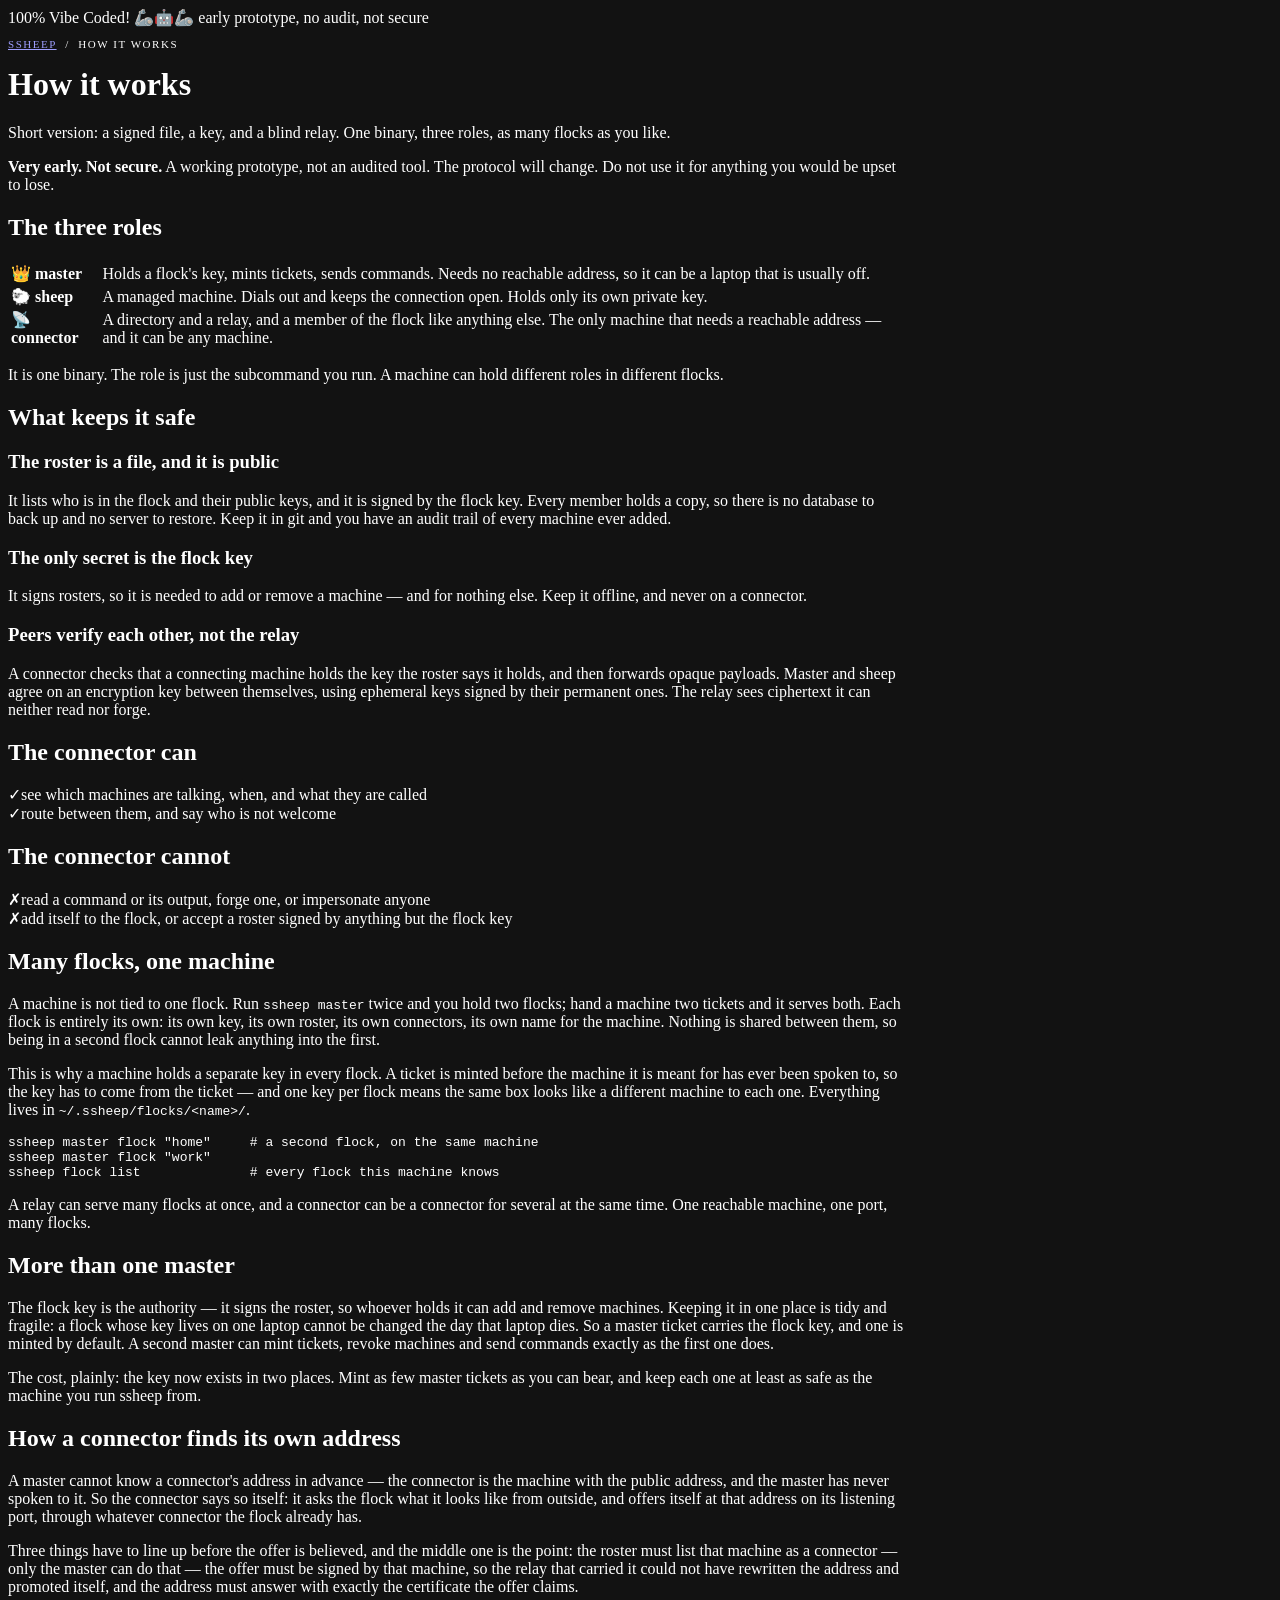
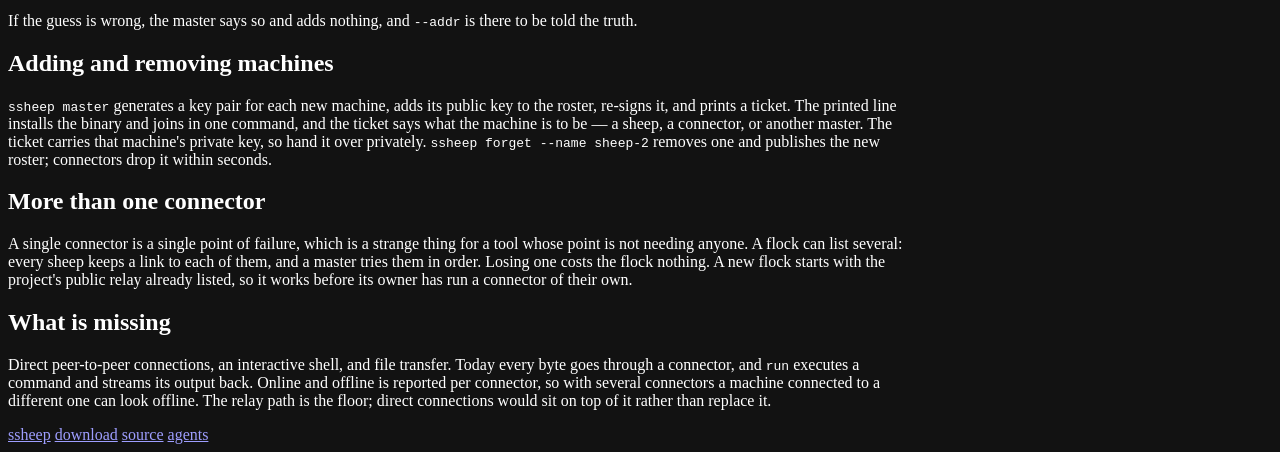
==== site/about/index.html @ 529f36d0 "site: the picture at 620x250 As asked. The extra height goes between the connectors and the sheep, w" ====
<!doctype html>
<html lang="en">
<head>
<meta charset="utf-8">
<meta name="viewport" content="width=device-width,initial-scale=1">
<meta name="color-scheme" content="dark">
<title>ssheep — how it works</title>
<meta name="description" content="How ssheep works: the roster, the keys, what a connector can and cannot see, and many flocks on one machine.">
<link rel="stylesheet" href="/style.css?v=31">
</head>
<body>
<div class="vibe">
  <span class="hot">100% Vibe Coded!</span>
  <span class="bot"><span class="arm">🦾</span><span class="head">🤖</span><span class="arm flip">🦾</span></span>
  <span>early prototype, no audit, not secure</span>
</div>

<div class="v3" style="max-width:900px">

  <p class="muted" style="font-size:11px;letter-spacing:.14em;text-transform:uppercase">
    <a href="/">ssheep</a> <span>&nbsp;/&nbsp;</span> how it works
  </p>

  <h1 class="pagetitle" style="margin-top:16px">How it works</h1>
  <p class="muted">Short version: a signed file, a key, and a blind relay. One binary, three roles, as many flocks as you like.</p>

  <div class="warn">
    <strong>Very early. Not secure.</strong> A working prototype, not an audited tool.
    The protocol will change. Do not use it for anything you would be upset to lose.
  </div>

  <div class="grid2">
    <div>
      <h2>The three roles</h2>
      <table>
        <tr><td>👑 <b>master</b></td><td>Holds a flock's key, mints tickets, sends commands. Needs no reachable address, so it can be a laptop that is usually off.</td></tr>
        <tr><td>🐑 <b>sheep</b></td><td>A managed machine. Dials out and keeps the connection open. Holds only its own private key.</td></tr>
        <tr><td>📡 <b>connector</b></td><td>A directory and a relay, and a member of the flock like anything else. The only machine that needs a reachable address — and it can be any machine.</td></tr>
      </table>
      <p class="muted">It is one binary. The role is just the subcommand you run. A machine can hold different roles in different flocks.</p>
    </div>
    <div>
      <h2>What keeps it safe</h2>
      <h3>The roster is a file, and it is public</h3>
      <p>It lists who is in the flock and their public keys, and it is signed by the flock
      key. Every member holds a copy, so there is no database to back up and no server to
      restore. Keep it in git and you have an audit trail of every machine ever added.</p>
      <h3>The only secret is the flock key</h3>
      <p>It signs rosters, so it is needed to add or remove a machine — and for nothing
      else. Keep it offline, and never on a connector.</p>
      <h3>Peers verify each other, not the relay</h3>
      <p>A connector checks that a connecting machine holds the key the roster says it
      holds, and then forwards opaque payloads. Master and sheep agree on an encryption key
      between themselves, using ephemeral keys signed by their permanent ones. The relay
      sees ciphertext it can neither read nor forge.</p>
    </div>
  </div>

  <div class="grid2">
    <div>
      <h2>The connector can</h2>
      <div class="step"><span class="n">✓</span><span class="x">see which machines are talking, when, and what they are called</span></div>
      <div class="step"><span class="n">✓</span><span class="x">route between them, and say who is not welcome</span></div>
    </div>
    <div>
      <h2>The connector cannot</h2>
      <div class="step"><span class="n">✗</span><span class="x">read a command or its output, forge one, or impersonate anyone</span></div>
      <div class="step"><span class="n">✗</span><span class="x">add itself to the flock, or accept a roster signed by anything but the flock key</span></div>
    </div>
  </div>

  <h2>Many flocks, one machine</h2>
  <p>A machine is not tied to one flock. Run <code>ssheep master</code> twice and you hold two flocks;
  hand a machine two tickets and it serves both. Each flock is entirely its own: its own key,
  its own roster, its own connectors, its own name for the machine. Nothing is shared between
  them, so being in a second flock cannot leak anything into the first.</p>
  <p>This is why a machine holds a separate key in every flock. A ticket is minted before the
  machine it is meant for has ever been spoken to, so the key has to come from the ticket —
  and one key per flock means the same box looks like a different machine to each one.
  Everything lives in <code>~/.ssheep/flocks/&lt;name&gt;/</code>.</p>
<pre class="plain">ssheep master flock "home"     # a second flock, on the same machine
ssheep master flock "work"
ssheep flock list              # every flock this machine knows</pre>
  <p class="muted">A relay can serve many flocks at once, and a connector can be a connector for
  several at the same time. One reachable machine, one port, many flocks.</p>

  <h2>More than one master</h2>
  <p>The flock key is the authority — it signs the roster, so whoever holds it can add
  and remove machines. Keeping it in one place is tidy and fragile: a flock whose key
  lives on one laptop cannot be changed the day that laptop dies. So a master ticket
  carries the flock key, and one is minted by default. A second master can mint tickets,
  revoke machines and send commands exactly as the first one does.</p>
  <p class="muted">The cost, plainly: the key now exists in two places. Mint as few
  master tickets as you can bear, and keep each one at least as safe as the machine you
  run ssheep from.</p>

  <h2>How a connector finds its own address</h2>
  <p>A master cannot know a connector's address in advance — the connector is the machine
  with the public address, and the master has never spoken to it. So the connector says so
  itself: it asks the flock what it looks like from outside, and offers itself at that
  address on its listening port, through whatever connector the flock already has.</p>
  <p>Three things have to line up before the offer is believed, and the middle one is the
  point: the roster must list that machine as a connector — only the master can do that —
  the offer must be signed by that machine, so the relay that carried it could not have
  rewritten the address and promoted itself, and the address must answer with exactly the
  certificate the offer claims.</p>
  <p class="muted">If the guess is wrong, the master says so and adds nothing, and
  <code>--addr</code> is there to be told the truth.</p>

  <h2>Adding and removing machines</h2>
  <p><code>ssheep master</code> generates a key pair for each new machine, adds its public key
  to the roster, re-signs it, and prints a ticket. The printed line installs the binary and
  joins in one command, and the ticket says what the machine is to be — a sheep, a
  connector, or another master. The ticket carries that machine's private key, so hand it
  over privately. <code>ssheep forget --name sheep-2</code> removes one and publishes the
  new roster; connectors drop it within seconds.</p>

  <h2>More than one connector</h2>
  <p>A single connector is a single point of failure, which is a strange thing for a tool
  whose point is not needing anyone. A flock can list several: every sheep keeps a link to
  each of them, and a master tries them in order. Losing one costs the flock nothing. A new
  flock starts with the project's public relay already listed, so it works before its owner
  has run a connector of their own.</p>

  <h2>What is missing</h2>
  <p>Direct peer-to-peer connections, an interactive shell, and file transfer. Today every
  byte goes through a connector, and <code>run</code> executes a command and streams its
  output back. Online and offline is reported per connector, so with several connectors a
  machine connected to a different one can look offline. The relay path is the floor;
  direct connections would sit on top of it rather than replace it.</p>

  <footer class="foot">
    <a href="/">ssheep</a>
    <a href="https://github.com/bash3r777/ssheep/releases/latest">download</a>
    <a href="https://github.com/bash3r777/ssheep">source</a>
    <a href="/agents.txt">agents</a>
  </footer>

</div>
</body>
</html>
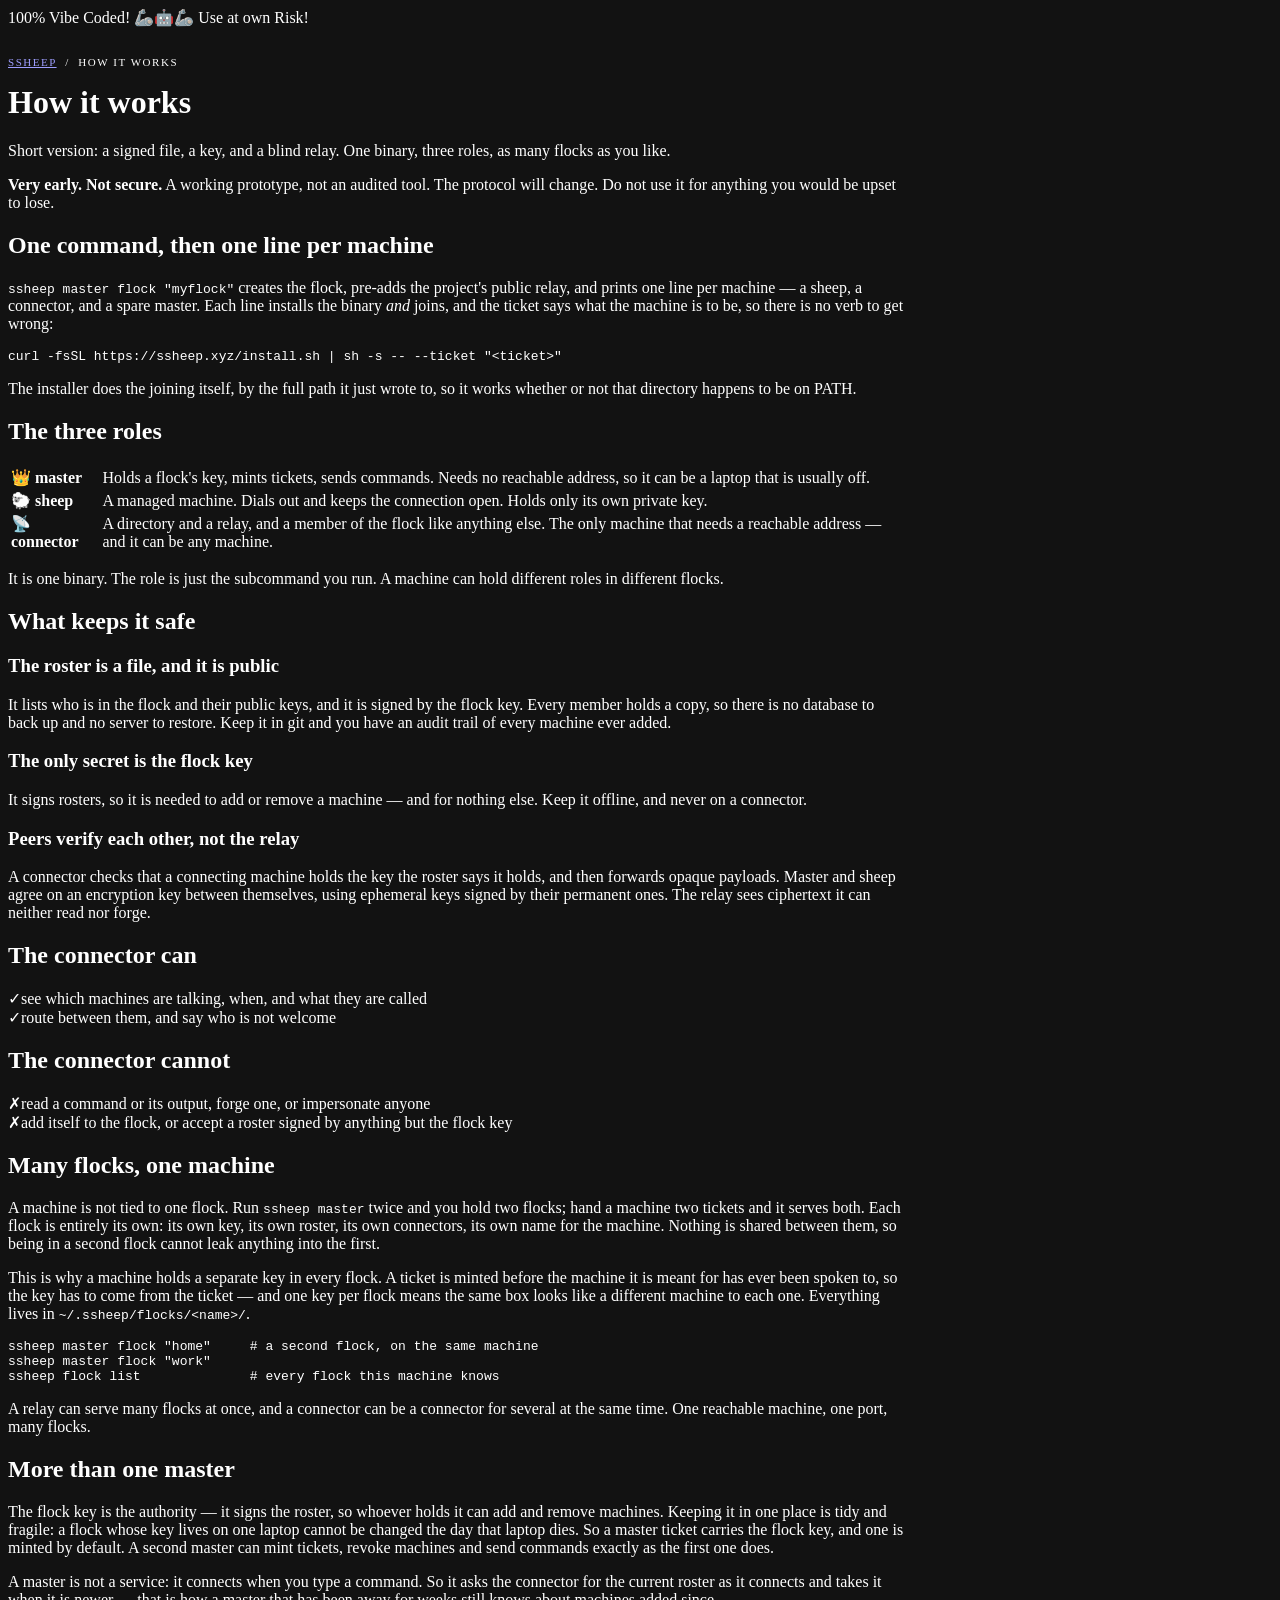
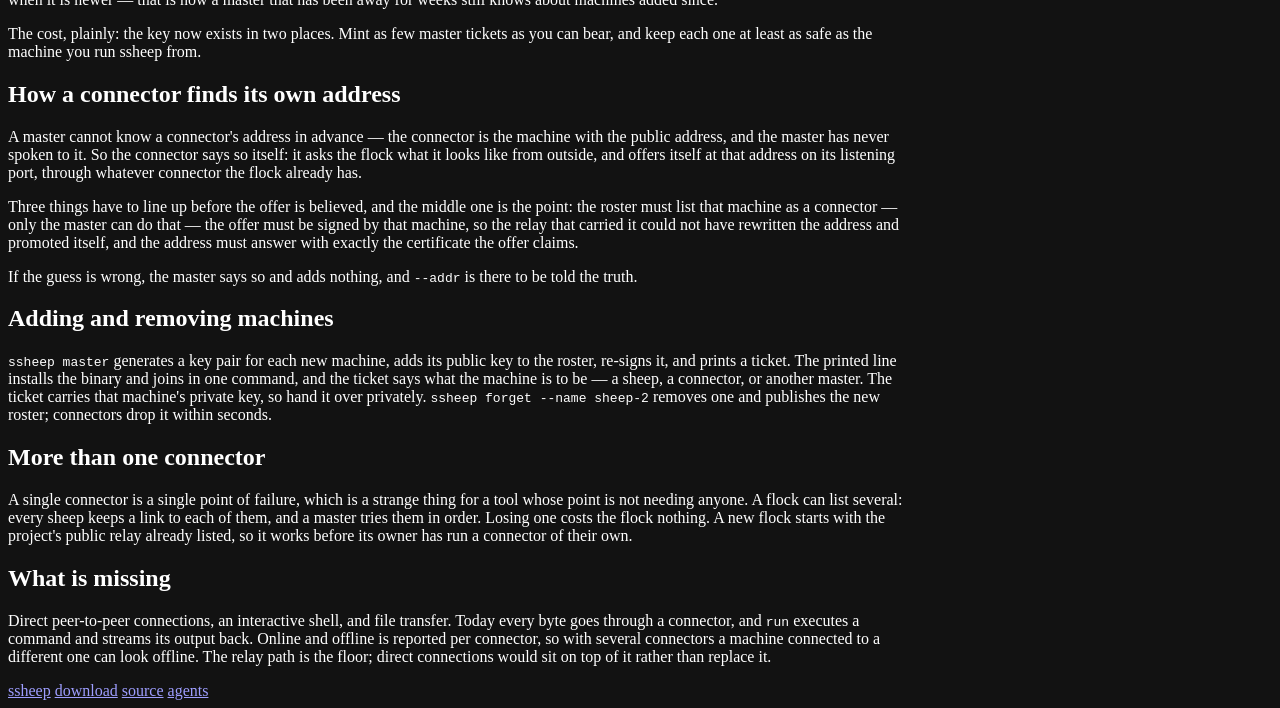
==== commit 9f9123c6: "docs: the subpages catch up with the site, and the agent notes with the flock   - /about wears the s" ====
--- a/site/about/index.html
+++ b/site/about/index.html
@@ -12,10 +12,10 @@
 <div class="vibe">
   <span class="hot">100% Vibe Coded!</span>
   <span class="bot"><span class="arm">🦾</span><span class="head">🤖</span><span class="arm flip">🦾</span></span>
-  <span>early prototype, no audit, not secure</span>
+  <span class="hot">Use at own Risk!</span>
 </div>
 
-<div class="v3" style="max-width:900px">
+<div class="v3" style="max-width:900px; padding-top:18px">
 
   <p class="muted" style="font-size:11px;letter-spacing:.14em;text-transform:uppercase">
     <a href="/">ssheep</a> <span>&nbsp;/&nbsp;</span> how it works
@@ -28,6 +28,15 @@
     <strong>Very early. Not secure.</strong> A working prototype, not an audited tool.
     The protocol will change. Do not use it for anything you would be upset to lose.
   </div>
+
+  <h2>One command, then one line per machine</h2>
+  <p><code>ssheep master flock "myflock"</code> creates the flock, pre-adds the project's
+  public relay, and prints one line per machine — a sheep, a connector, and a spare
+  master. Each line installs the binary <em>and</em> joins, and the ticket says what the
+  machine is to be, so there is no verb to get wrong:</p>
+<pre class="plain">curl -fsSL https://ssheep.xyz/install.sh | sh -s -- --ticket "&lt;ticket&gt;"</pre>
+  <p class="muted">The installer does the joining itself, by the full path it just wrote to,
+  so it works whether or not that directory happens to be on PATH.</p>
 
   <div class="grid2">
     <div>
@@ -90,6 +99,9 @@
   lives on one laptop cannot be changed the day that laptop dies. So a master ticket
   carries the flock key, and one is minted by default. A second master can mint tickets,
   revoke machines and send commands exactly as the first one does.</p>
+  <p>A master is not a service: it connects when you type a command. So it asks the
+  connector for the current roster as it connects and takes it when it is newer — that is
+  how a master that has been away for weeks still knows about machines added since.</p>
   <p class="muted">The cost, plainly: the key now exists in two places. Mint as few
   master tickets as you can bear, and keep each one at least as safe as the machine you
   run ssheep from.</p>
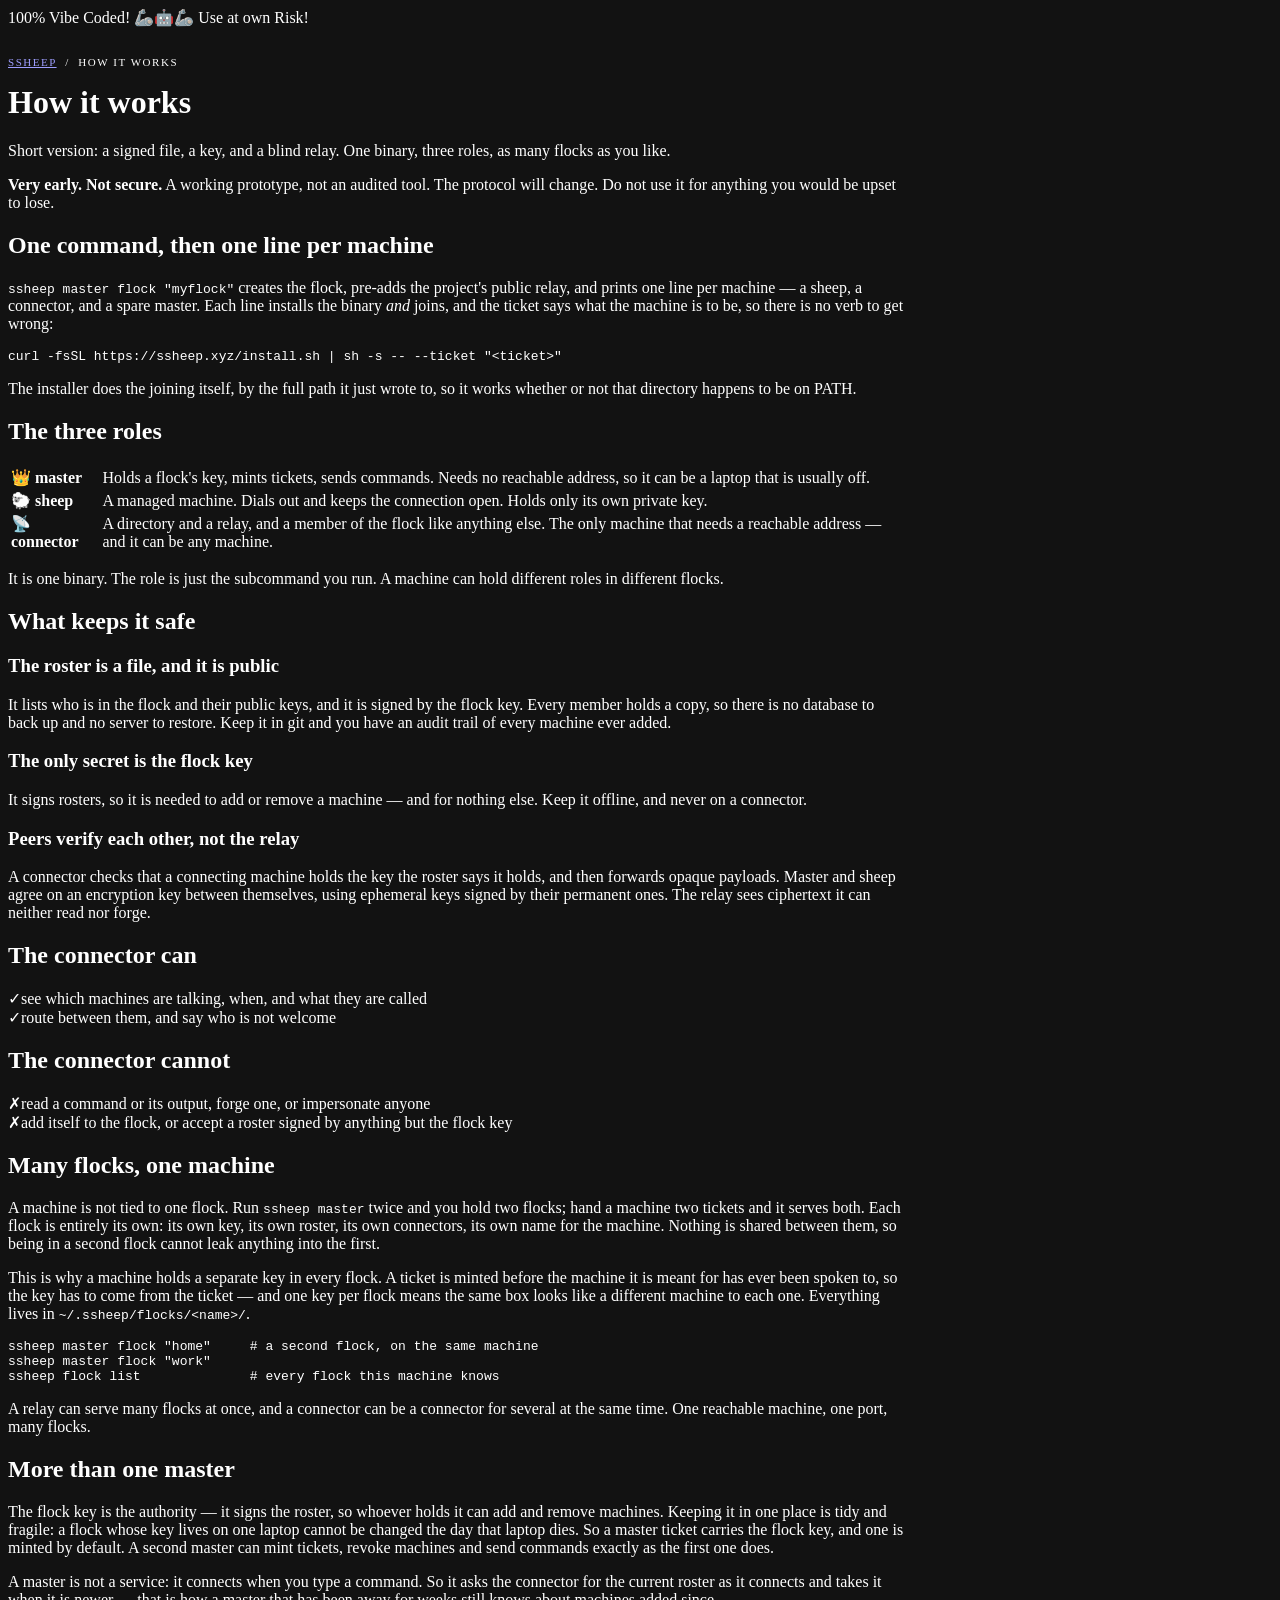
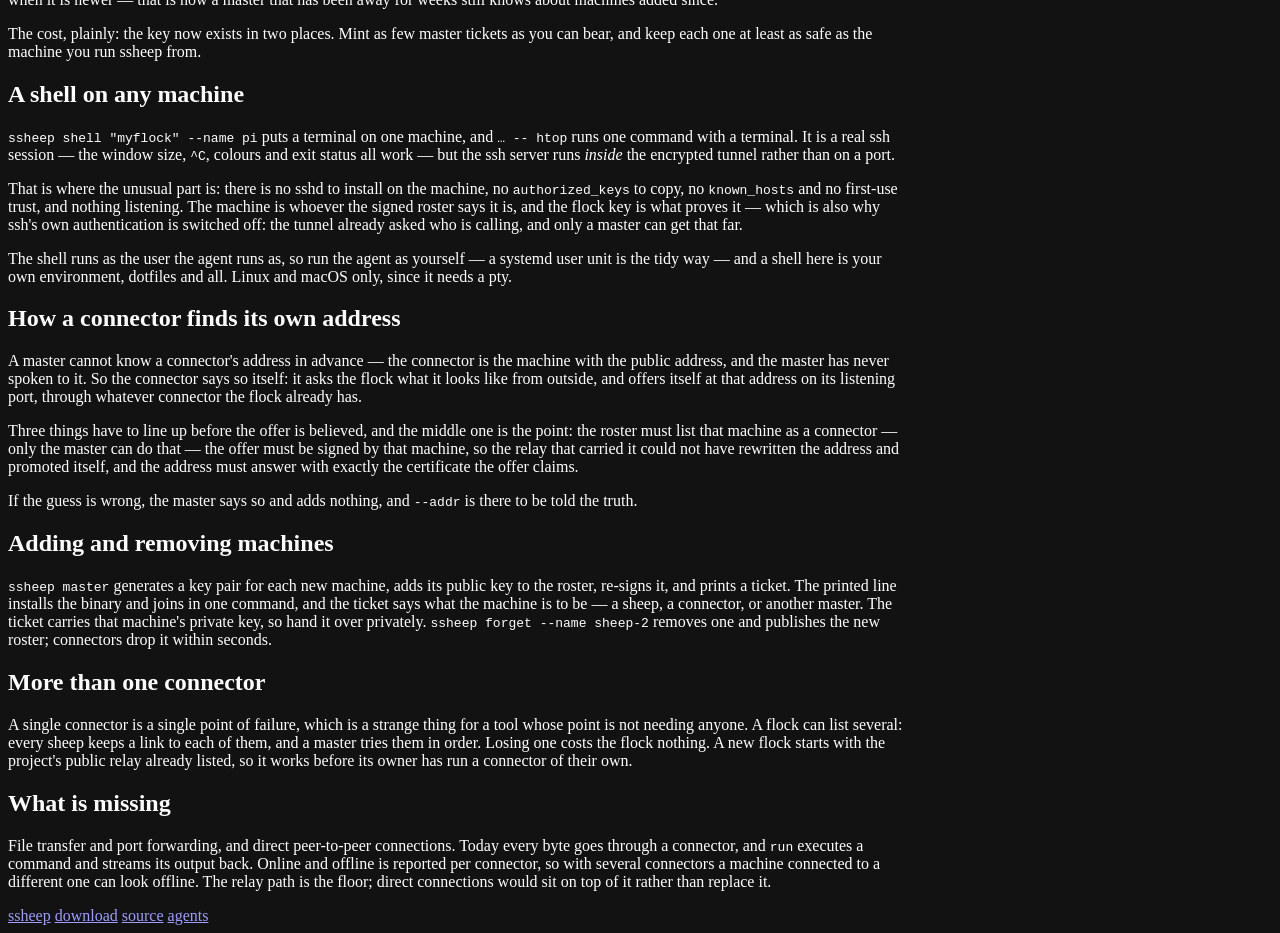
==== commit 954fdbc1: "shell: a real terminal on any machine, with nothing listening for it `ssheep shell <flock> --name pi" ====
--- a/site/about/index.html
+++ b/site/about/index.html
@@ -6,7 +6,7 @@
 <meta name="color-scheme" content="dark">
 <title>ssheep — how it works</title>
 <meta name="description" content="How ssheep works: the roster, the keys, what a connector can and cannot see, and many flocks on one machine.">
-<link rel="stylesheet" href="/style.css?v=31">
+<link rel="stylesheet" href="/style.css?v=32">
 </head>
 <body>
 <div class="vibe">
@@ -106,6 +106,20 @@
   master tickets as you can bear, and keep each one at least as safe as the machine you
   run ssheep from.</p>
 
+  <h2>A shell on any machine</h2>
+  <p><code>ssheep shell "myflock" --name pi</code> puts a terminal on one machine, and
+  <code>… -- htop</code> runs one command with a terminal. It is a real ssh session — the
+  window size, <code>^C</code>, colours and exit status all work — but the ssh server runs
+  <em>inside</em> the encrypted tunnel rather than on a port.</p>
+  <p>That is where the unusual part is: there is no sshd to install on the machine, no
+  <code>authorized_keys</code> to copy, no <code>known_hosts</code> and no first-use trust,
+  and nothing listening. The machine is whoever the signed roster says it is, and the
+  flock key is what proves it — which is also why ssh's own authentication is switched
+  off: the tunnel already asked who is calling, and only a master can get that far.</p>
+  <p class="muted">The shell runs as the user the agent runs as, so run the agent as
+  yourself — a systemd user unit is the tidy way — and a shell here is your own
+  environment, dotfiles and all. Linux and macOS only, since it needs a pty.</p>
+
   <h2>How a connector finds its own address</h2>
   <p>A master cannot know a connector's address in advance — the connector is the machine
   with the public address, and the master has never spoken to it. So the connector says so
@@ -135,7 +149,7 @@
   has run a connector of their own.</p>
 
   <h2>What is missing</h2>
-  <p>Direct peer-to-peer connections, an interactive shell, and file transfer. Today every
+  <p>File transfer and port forwarding, and direct peer-to-peer connections. Today every
   byte goes through a connector, and <code>run</code> executes a command and streams its
   output back. Online and offline is reported per connector, so with several connectors a
   machine connected to a different one can look offline. The relay path is the floor;
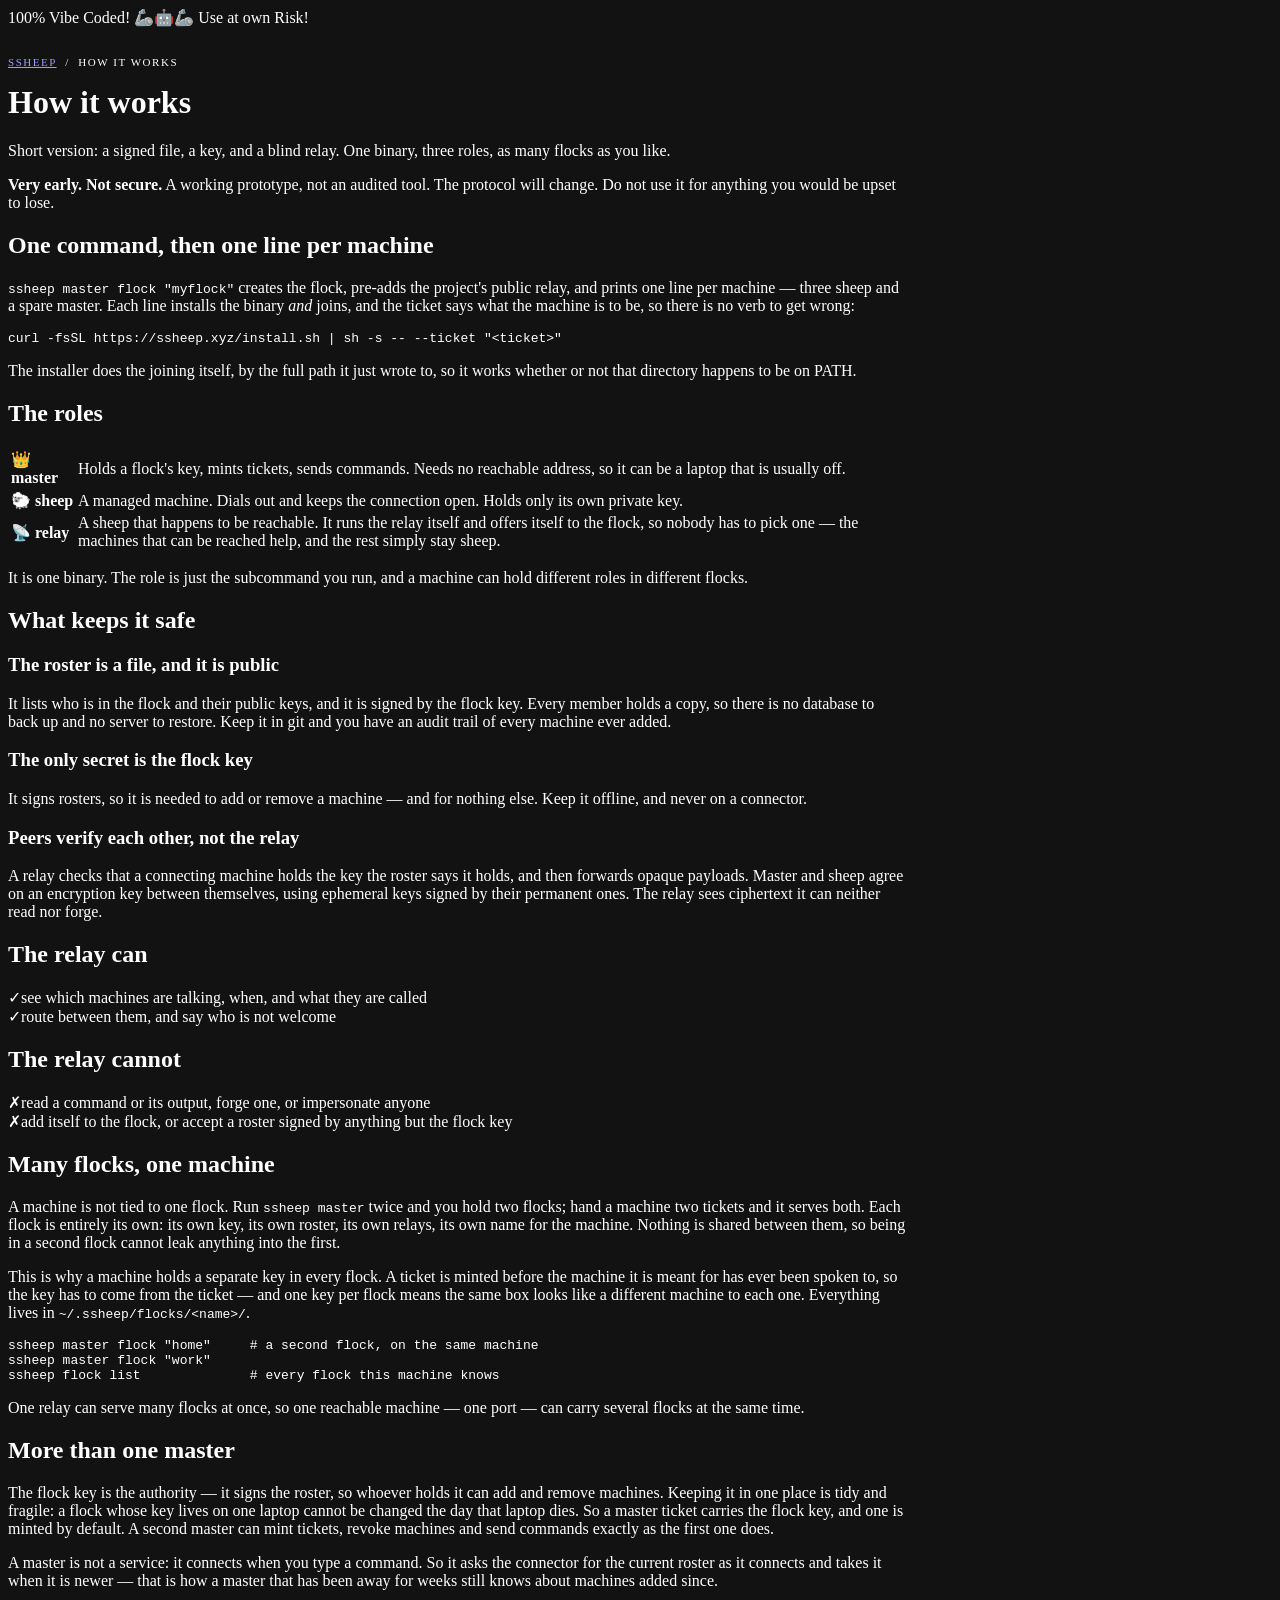
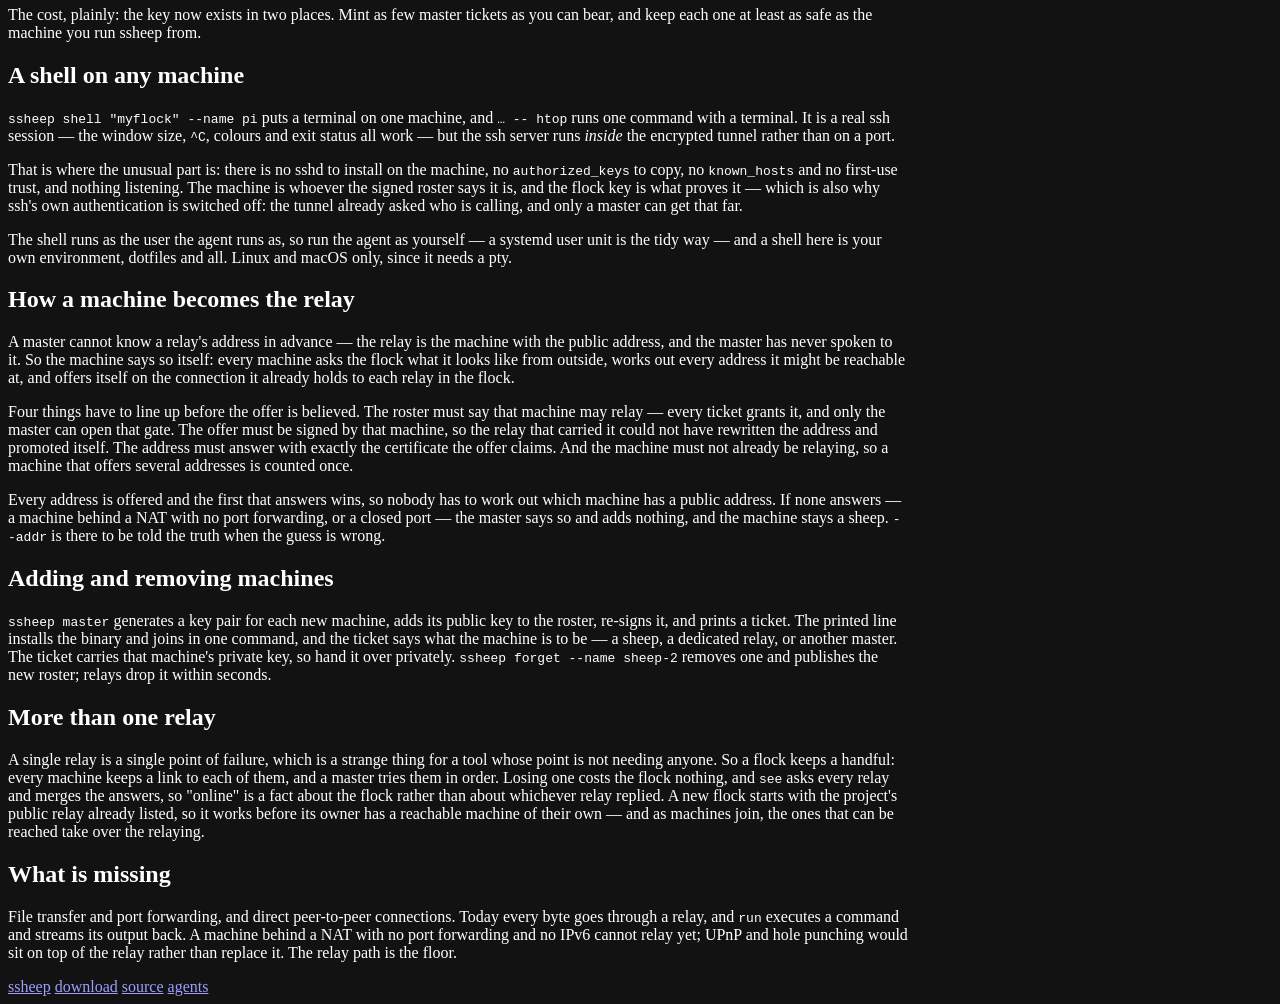
==== commit 40d9e434: "sheep relay for their flock automatically Every machine may relay; whether it can is a question only" ====
--- a/site/about/index.html
+++ b/site/about/index.html
@@ -5,8 +5,8 @@
 <meta name="viewport" content="width=device-width,initial-scale=1">
 <meta name="color-scheme" content="dark">
 <title>ssheep — how it works</title>
-<meta name="description" content="How ssheep works: the roster, the keys, what a connector can and cannot see, and many flocks on one machine.">
-<link rel="stylesheet" href="/style.css?v=32">
+<meta name="description" content="How ssheep works: the roster, the keys, what a relay can and cannot see, and many flocks on one machine.">
+<link rel="stylesheet" href="/style.css?v=38">
 </head>
 <body>
 <div class="vibe">
@@ -31,22 +31,22 @@
 
   <h2>One command, then one line per machine</h2>
   <p><code>ssheep master flock "myflock"</code> creates the flock, pre-adds the project's
-  public relay, and prints one line per machine — a sheep, a connector, and a spare
-  master. Each line installs the binary <em>and</em> joins, and the ticket says what the
-  machine is to be, so there is no verb to get wrong:</p>
+  public relay, and prints one line per machine — three sheep and a spare master. Each
+  line installs the binary <em>and</em> joins, and the ticket says what the machine is to
+  be, so there is no verb to get wrong:</p>
 <pre class="plain">curl -fsSL https://ssheep.xyz/install.sh | sh -s -- --ticket "&lt;ticket&gt;"</pre>
   <p class="muted">The installer does the joining itself, by the full path it just wrote to,
   so it works whether or not that directory happens to be on PATH.</p>
 
   <div class="grid2">
     <div>
-      <h2>The three roles</h2>
+      <h2>The roles</h2>
       <table>
         <tr><td>👑 <b>master</b></td><td>Holds a flock's key, mints tickets, sends commands. Needs no reachable address, so it can be a laptop that is usually off.</td></tr>
         <tr><td>🐑 <b>sheep</b></td><td>A managed machine. Dials out and keeps the connection open. Holds only its own private key.</td></tr>
-        <tr><td>📡 <b>connector</b></td><td>A directory and a relay, and a member of the flock like anything else. The only machine that needs a reachable address — and it can be any machine.</td></tr>
+        <tr><td>📡 <b>relay</b></td><td>A sheep that happens to be reachable. It runs the relay itself and offers itself to the flock, so nobody has to pick one — the machines that can be reached help, and the rest simply stay sheep.</td></tr>
       </table>
-      <p class="muted">It is one binary. The role is just the subcommand you run. A machine can hold different roles in different flocks.</p>
+      <p class="muted">It is one binary. The role is just the subcommand you run, and a machine can hold different roles in different flocks.</p>
     </div>
     <div>
       <h2>What keeps it safe</h2>
@@ -58,7 +58,7 @@
       <p>It signs rosters, so it is needed to add or remove a machine — and for nothing
       else. Keep it offline, and never on a connector.</p>
       <h3>Peers verify each other, not the relay</h3>
-      <p>A connector checks that a connecting machine holds the key the roster says it
+      <p>A relay checks that a connecting machine holds the key the roster says it
       holds, and then forwards opaque payloads. Master and sheep agree on an encryption key
       between themselves, using ephemeral keys signed by their permanent ones. The relay
       sees ciphertext it can neither read nor forge.</p>
@@ -67,12 +67,12 @@
 
   <div class="grid2">
     <div>
-      <h2>The connector can</h2>
+      <h2>The relay can</h2>
       <div class="step"><span class="n">✓</span><span class="x">see which machines are talking, when, and what they are called</span></div>
       <div class="step"><span class="n">✓</span><span class="x">route between them, and say who is not welcome</span></div>
     </div>
     <div>
-      <h2>The connector cannot</h2>
+      <h2>The relay cannot</h2>
       <div class="step"><span class="n">✗</span><span class="x">read a command or its output, forge one, or impersonate anyone</span></div>
       <div class="step"><span class="n">✗</span><span class="x">add itself to the flock, or accept a roster signed by anything but the flock key</span></div>
     </div>
@@ -81,7 +81,7 @@
   <h2>Many flocks, one machine</h2>
   <p>A machine is not tied to one flock. Run <code>ssheep master</code> twice and you hold two flocks;
   hand a machine two tickets and it serves both. Each flock is entirely its own: its own key,
-  its own roster, its own connectors, its own name for the machine. Nothing is shared between
+  its own roster, its own relays, its own name for the machine. Nothing is shared between
   them, so being in a second flock cannot leak anything into the first.</p>
   <p>This is why a machine holds a separate key in every flock. A ticket is minted before the
   machine it is meant for has ever been spoken to, so the key has to come from the ticket —
@@ -90,8 +90,8 @@
 <pre class="plain">ssheep master flock "home"     # a second flock, on the same machine
 ssheep master flock "work"
 ssheep flock list              # every flock this machine knows</pre>
-  <p class="muted">A relay can serve many flocks at once, and a connector can be a connector for
-  several at the same time. One reachable machine, one port, many flocks.</p>
+  <p class="muted">One relay can serve many flocks at once, so one reachable machine — one
+  port — can carry several flocks at the same time.</p>
 
   <h2>More than one master</h2>
   <p>The flock key is the authority — it signs the roster, so whoever holds it can add
@@ -120,40 +120,47 @@
   yourself — a systemd user unit is the tidy way — and a shell here is your own
   environment, dotfiles and all. Linux and macOS only, since it needs a pty.</p>
 
-  <h2>How a connector finds its own address</h2>
-  <p>A master cannot know a connector's address in advance — the connector is the machine
-  with the public address, and the master has never spoken to it. So the connector says so
-  itself: it asks the flock what it looks like from outside, and offers itself at that
-  address on its listening port, through whatever connector the flock already has.</p>
-  <p>Three things have to line up before the offer is believed, and the middle one is the
-  point: the roster must list that machine as a connector — only the master can do that —
-  the offer must be signed by that machine, so the relay that carried it could not have
-  rewritten the address and promoted itself, and the address must answer with exactly the
-  certificate the offer claims.</p>
-  <p class="muted">If the guess is wrong, the master says so and adds nothing, and
-  <code>--addr</code> is there to be told the truth.</p>
+  <h2>How a machine becomes the relay</h2>
+  <p>A master cannot know a relay's address in advance — the relay is the machine with the
+  public address, and the master has never spoken to it. So the machine says so itself:
+  every machine asks the flock what it looks like from outside, works out every address it
+  might be reachable at, and offers itself on the connection it already holds to each
+  relay in the flock.</p>
+  <p>Four things have to line up before the offer is believed. The roster must say that
+  machine may relay — every ticket grants it, and only the master can open that gate. The
+  offer must be signed by that machine, so the relay that carried it could not have
+  rewritten the address and promoted itself. The address must answer with exactly the
+  certificate the offer claims. And the machine must not already be relaying, so a machine
+  that offers several addresses is counted once.</p>
+  <p class="muted">Every address is offered and the first that answers wins, so nobody has
+  to work out which machine has a public address. If none answers — a machine behind a NAT
+  with no port forwarding, or a closed port — the master says so and adds nothing, and the
+  machine stays a sheep. <code>--addr</code> is there to be told the truth when the guess
+  is wrong.</p>
 
   <h2>Adding and removing machines</h2>
   <p><code>ssheep master</code> generates a key pair for each new machine, adds its public key
   to the roster, re-signs it, and prints a ticket. The printed line installs the binary and
   joins in one command, and the ticket says what the machine is to be — a sheep, a
-  connector, or another master. The ticket carries that machine's private key, so hand it
-  over privately. <code>ssheep forget --name sheep-2</code> removes one and publishes the
-  new roster; connectors drop it within seconds.</p>
+  dedicated relay, or another master. The ticket carries that machine's private key, so hand
+  it over privately. <code>ssheep forget --name sheep-2</code> removes one and publishes the
+  new roster; relays drop it within seconds.</p>
 
-  <h2>More than one connector</h2>
-  <p>A single connector is a single point of failure, which is a strange thing for a tool
-  whose point is not needing anyone. A flock can list several: every sheep keeps a link to
-  each of them, and a master tries them in order. Losing one costs the flock nothing. A new
-  flock starts with the project's public relay already listed, so it works before its owner
-  has run a connector of their own.</p>
+  <h2>More than one relay</h2>
+  <p>A single relay is a single point of failure, which is a strange thing for a tool
+  whose point is not needing anyone. So a flock keeps a handful: every machine keeps a link
+  to each of them, and a master tries them in order. Losing one costs the flock nothing, and
+  <code>see</code> asks every relay and merges the answers, so "online" is a fact about the
+  flock rather than about whichever relay replied. A new flock starts with the project's
+  public relay already listed, so it works before its owner has a reachable machine of
+  their own — and as machines join, the ones that can be reached take over the relaying.</p>
 
   <h2>What is missing</h2>
   <p>File transfer and port forwarding, and direct peer-to-peer connections. Today every
-  byte goes through a connector, and <code>run</code> executes a command and streams its
-  output back. Online and offline is reported per connector, so with several connectors a
-  machine connected to a different one can look offline. The relay path is the floor;
-  direct connections would sit on top of it rather than replace it.</p>
+  byte goes through a relay, and <code>run</code> executes a command and streams its
+  output back. A machine behind a NAT with no port forwarding and no IPv6 cannot relay yet;
+  UPnP and hole punching would sit on top of the relay rather than replace it. The relay
+  path is the floor.</p>
 
   <footer class="foot">
     <a href="/">ssheep</a>
